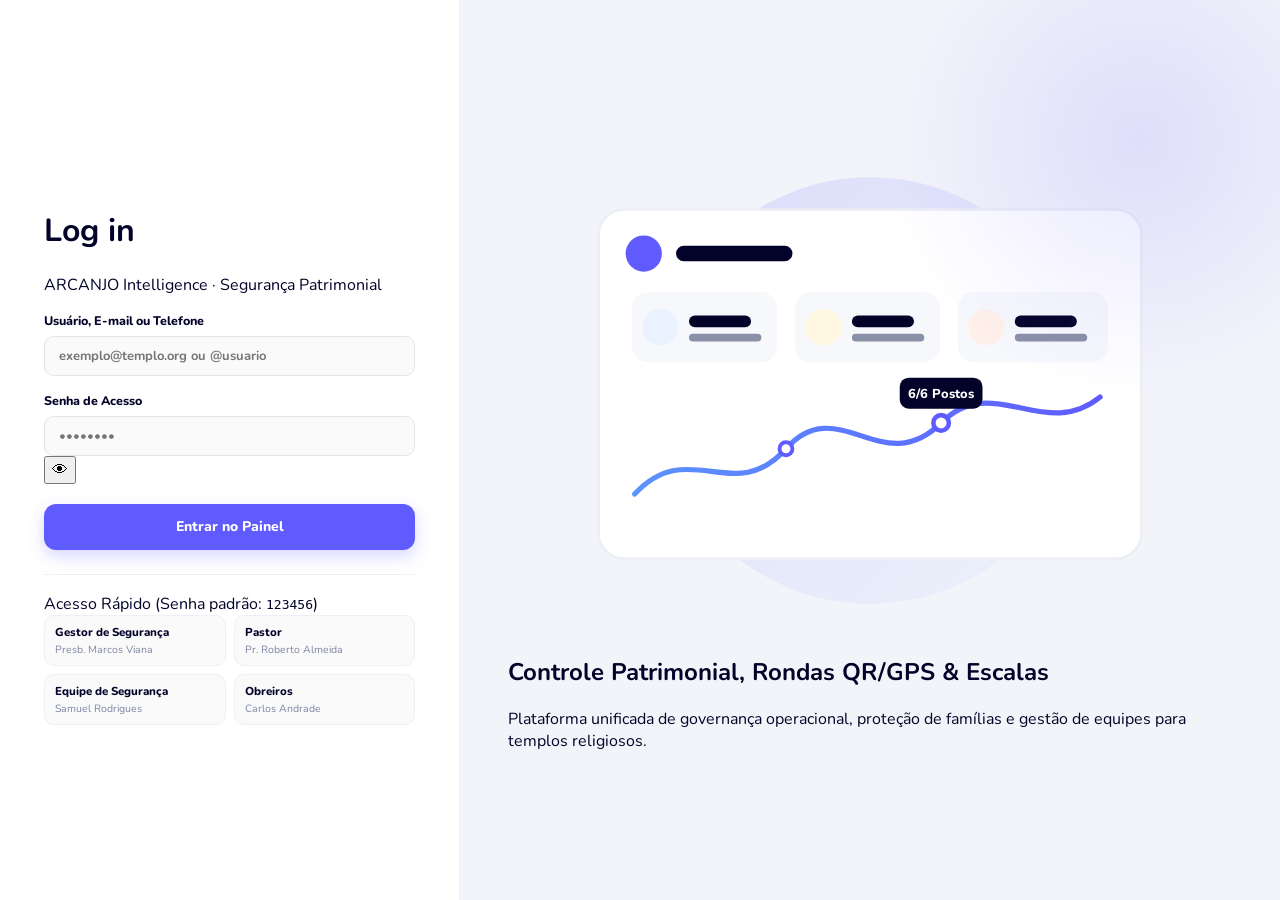
==== static/index.html @ b2dd895f "feat: Sistema ARCANJO Intelligence completo com layout SaaS, Login/Senha, Equipe, Escala Mensal e su" ====
<!DOCTYPE html>
<html lang="pt-BR">
<head>
  <meta charset="UTF-8" />
  <meta name="viewport" content="width=device-width, initial-scale=1.0" />
  <meta name="description" content="ARCANJO INTELLIGENCE — Sistema Full-Stack de Segurança Patrimonial, Controle de Rondas QR/GPS, Checklists, Equipe e Escala Mensal para Templos Religiosos." />
  <title>ARCANJO INTELLIGENCE — SaaS Security Dashboard</title>
  <link rel="preconnect" href="https://fonts.googleapis.com" />
  <link rel="preconnect" href="https://fonts.gstatic.com" crossorigin />
  <link href="https://fonts.googleapis.com/css2?family=Nunito:wght@400;600;700;800;900&family=Plus+Jakarta+Sans:wght@500;600;700;800&display=swap" rel="stylesheet" />
  <link rel="manifest" href="/static/manifest.json" />
  <link rel="stylesheet" href="/static/styles.css" />
</head>
<body>
  <!-- TELA DE LOGIN SPLIT-SCREEN (FIGMA SAAS DASHBOARD UI) -->
  <div class="login-screen" id="login-screen">
    <div class="login-split-shell">
      <div class="login-left-pane">
        <div class="login-logo-circle">
          <svg width="28" height="28" viewBox="0 0 28 28" fill="none">
            <path d="M4 18L10 12L16 16L24 8" stroke="#FFFFFF" stroke-width="2.6" stroke-linecap="round" stroke-linejoin="round"/>
            <circle cx="10" cy="12" r="2.5" fill="#FFFFFF"/>
            <circle cx="16" cy="16" r="2.5" fill="#FFFFFF"/>
            <circle cx="24" cy="8" r="2.5" fill="#FFFFFF"/>
          </svg>
        </div>
        <h1 class="login-title">Log in</h1>
        <p class="login-subtitle">ARCANJO Intelligence · Segurança Patrimonial</p>

        <div class="login-error" id="login-error" style="display:none;"></div>

        <form id="login-form" class="login-form">
          <div class="form-group">
            <label for="login-identifier">Usuário, E-mail ou Telefone</label>
            <input
              class="field login-field"
              id="login-identifier"
              required
              autocomplete="username"
              placeholder="exemplo@templo.org ou @usuario"
            />
          </div>

          <div class="form-group">
            <label for="login-password">Senha de Acesso</label>
            <div class="password-input-wrap">
              <input
                class="field login-field"
                id="login-password"
                type="password"
                required
                autocomplete="current-password"
                placeholder="••••••••"
              />
              <button type="button" class="pwd-toggle-btn" id="toggle-login-pwd" title="Mostrar/Ocultar senha">👁</button>
            </div>
          </div>

          <button type="submit" class="primary-btn login-submit-btn" id="login-submit-btn">
            Entrar no Painel
          </button>
        </form>

        <div class="login-quick-box">
          <div class="login-quick-header">
            <span>Acesso Rápido (Senha padrão: <code>123456</code>)</span>
          </div>
          <div class="login-quick-grid" id="login-quick-grid">
            <button type="button" class="login-quick-pill" data-quick-login="marcos@templo.org" data-quick-pwd="123456">
              <strong>Gestor de Segurança</strong>
              <small>Presb. Marcos Viana</small>
            </button>
            <button type="button" class="login-quick-pill" data-quick-login="pastor@templo.org" data-quick-pwd="123456">
              <strong>Pastor</strong>
              <small>Pr. Roberto Almeida</small>
            </button>
            <button type="button" class="login-quick-pill" data-quick-login="samuel@templo.org" data-quick-pwd="123456">
              <strong>Equipe de Segurança</strong>
              <small>Samuel Rodrigues</small>
            </button>
            <button type="button" class="login-quick-pill" data-quick-login="carlos@templo.org" data-quick-pwd="123456">
              <strong>Obreiros</strong>
              <small>Carlos Andrade</small>
            </button>
          </div>
        </div>
      </div>

      <div class="login-right-showcase">
        <div class="login-illustration-card">
          <svg viewBox="0 0 560 400" width="100%" height="auto" xmlns="http://www.w3.org/2000/svg">
            <defs>
              <linearGradient id="saasGrad1" x1="0" y1="0" x2="1" y2="1">
                <stop offset="0%" stop-color="#605BFF" stop-opacity="0.16"/>
                <stop offset="100%" stop-color="#5B93FF" stop-opacity="0.04"/>
              </linearGradient>
              <linearGradient id="saasWave" x1="0" y1="0" x2="1" y2="0">
                <stop offset="0%" stop-color="#5B93FF"/>
                <stop offset="100%" stop-color="#605BFF"/>
              </linearGradient>
            </defs>
            <circle cx="280" cy="200" r="165" fill="url(#saasGrad1)"/>
            <!-- Floating Dashboard Preview Card -->
            <rect x="70" y="60" width="420" height="270" rx="20" fill="#FFFFFF" stroke="#ECEEF6" stroke-width="2"/>
            <circle cx="105" cy="94" r="14" fill="#605BFF"/>
            <rect x="130" y="88" width="90" height="12" rx="6" fill="#030229"/>
            <!-- Mini KPI Pills -->
            <rect x="96" y="124" width="112" height="54" rx="12" fill="#F7F8FC"/>
            <circle cx="118" cy="151" r="14" fill="#EBF2FF"/>
            <rect x="140" y="142" width="48" height="9" rx="4.5" fill="#030229"/>
            <rect x="140" y="156" width="56" height="6" rx="3" fill="#8A90A6"/>

            <rect x="222" y="124" width="112" height="54" rx="12" fill="#F7F8FC"/>
            <circle cx="244" cy="151" r="14" fill="#FFF7E1"/>
            <rect x="266" y="142" width="48" height="9" rx="4.5" fill="#030229"/>
            <rect x="266" y="156" width="56" height="6" rx="3" fill="#8A90A6"/>

            <rect x="348" y="124" width="116" height="54" rx="12" fill="#F7F8FC"/>
            <circle cx="370" cy="151" r="14" fill="#FFF0EA"/>
            <rect x="392" y="142" width="48" height="9" rx="4.5" fill="#030229"/>
            <rect x="392" y="156" width="56" height="6" rx="3" fill="#8A90A6"/>

            <!-- Smooth Wave Spline -->
            <path d="M98 280 C 140 235, 175 290, 215 245 C 255 200, 290 270, 335 225 C 375 185, 415 240, 458 205" fill="none" stroke="url(#saasWave)" stroke-width="4" stroke-linecap="round"/>
            <circle cx="215" cy="245" r="5" fill="#FFFFFF" stroke="#605BFF" stroke-width="3"/>
            <circle cx="335" cy="225" r="6" fill="#FFFFFF" stroke="#605BFF" stroke-width="3.5"/>
            <rect x="303" y="190" width="64" height="24" rx="7" fill="#030229"/>
            <text x="335" y="206" text-anchor="middle" fill="#FFFFFF" font-family="Nunito, sans-serif" font-size="10" font-weight="800">6/6 Postos</text>
          </svg>
          <div class="login-showcase-caption">
            <h2>Controle Patrimonial, Rondas QR/GPS & Escalas</h2>
            <p>Plataforma unificada de governança operacional, proteção de famílias e gestão de equipes para templos religiosos.</p>
          </div>
        </div>
      </div>
    </div>
  </div>

  <div class="app">
    <aside class="sidebar" id="desktop-sidebar"></aside>
    <div class="mobile-drawer" id="mobile-drawer"></div>

    <div class="main">
      <header class="topbar">
        <div style="display:flex;align-items:center;gap:14px;min-width:0;">
          <button class="menu-btn" id="menu-open" aria-label="Abrir menu">☰</button>
          <div class="top-meta">
            <strong id="top-view-title">Dashboard</strong>
            <small id="top-datetime">Carregando operação...</small>
          </div>
          <div class="brand" style="display:none" id="mobile-brand">
            <span class="brand-mark">⌁</span>
          </div>
        </div>
        <div class="top-actions">
          <button type="button" class="user-session-badge" id="user-session-badge" title="Clique para ver seu perfil e alterar sua senha">
            <span class="user-session-avatar" id="user-session-avatar">👤</span>
            <div class="user-session-text">
              <strong id="user-session-name">Operador</strong>
              <small id="user-session-role">Gestor de Segurança · 🔑 Alterar senha</small>
            </div>
          </button>
          <button class="bell has-alert" id="top-bell" title="Ver ocorrências e alertas prioritários" aria-label="Ver alertas">🔔</button>
          <button class="primary-btn" id="new-occurrence">＋ Registrar Fato</button>
          <button class="outline-btn" id="logout-btn" title="Encerrar sessão e voltar para tela de login" style="height:40px;padding:0 14px;color:#E04F5F;border-color:#FAD7DB;">🚪 Sair</button>
        </div>
      </header>

      <main class="content">
        <section class="view active" data-view="painel"></section>
        <section class="view" data-view="rondas"></section>
        <section class="view" data-view="checklists"></section>
        <section class="view" data-view="patrimonio"></section>
        <section class="view" data-view="ocorrencias"></section>
        <section class="view" data-view="protecao"></section>
        <section class="view" data-view="equipe"></section>
        <section class="view" data-view="escala"></section>
      </main>
    </div>
  </div>

  <!-- MODAL 1: VALIDAÇÃO DE POSTO EM TEMPO REAL (QR CODE / GPS / TURNO) -->
  <div class="modal-backdrop" id="scan-modal" role="dialog" aria-modal="true" aria-label="Validar Posto de Ronda">
    <form class="modal" id="scan-form">
      <div class="modal-head">
        <div>
          <div class="overline">Controle de Ronda em Tempo Real</div>
          <h2>Validação Presencial de Posto (QR Code + GPS)</h2>
          <p>Escaneie a etiqueta QR do posto ou selecione o ponto inspecionado para registrar passagem auditável no turno.</p>
        </div>
        <button type="button" class="close-btn" data-close-modal="scan-modal" aria-label="Fechar">×</button>
      </div>
      <div class="modal-body">
        <div class="qr-preview-box">
          <video id="qr-video" class="qr-video" playsinline muted></video>
          <div style="display:flex;gap:10px;flex-wrap:wrap;justify-content:center;">
            <button type="button" class="outline-btn" id="toggle-camera-btn">📷 Ler QR Code com Câmera</button>
            <button type="button" class="outline-btn" id="capture-gps-btn">📍 Capturar Geolocalização GPS</button>
          </div>
          <div style="margin-top:10px;" id="gps-status-box">
            <span class="gps-pill" id="gps-display">📍 GPS: Pronto para validação no perímetro do templo</span>
          </div>
        </div>

        <div class="form-grid two">
          <div class="form-group">
            <label for="scan-checkpoint-select">Posto de Verificação <span class="required">*</span></label>
            <select class="field" id="scan-checkpoint-select" required></select>
          </div>
          <div class="form-group">
            <label for="scan-qr-input">Código / Token QR Lido</label>
            <input class="field" id="scan-qr-input" placeholder="Ex.: ARC-QR-POSTO-01-ESTAC" />
          </div>
        </div>

        <div id="scan-checkpoint-instructions" class="privacy-note" style="background:#f2f8fb;border-color:#cfe2ec;color:#1d4660;"></div>

        <div class="form-grid">
          <div class="form-group">
            <label for="scan-agent">Agente / Responsável <span class="required">*</span></label>
            <input class="field" id="scan-agent" required value="Samuel R." />
          </div>
          <div class="form-group">
            <label for="scan-method">Método de Verificação</label>
            <select class="field" id="scan-method">
              <option value="QR_CODE + GPS" selected>QR Code + GPS</option>
              <option value="QR_CODE">Leitura QR Code</option>
              <option value="GPS PRESENCIAL">Geolocalização GPS</option>
              <option value="CONFERÊNCIA MANUAL">Conferência Presencial</option>
            </select>
          </div>
          <div class="form-group">
            <label for="scan-status">Resultado da Inspeção <span class="required">*</span></label>
            <select class="field" id="scan-status">
              <option value="OK" selected>✓ Tudo OK (Sem alterações)</option>
              <option value="ANOMALIA">⚠ Anomalia / Risco Identificado</option>
            </select>
          </div>
        </div>

        <div id="anomaly-extra-fields" style="display:none;padding:14px;border-radius:14px;background:#fce8e5;border:1px solid #efb9b0;">
          <div class="form-grid two">
            <div class="form-group">
              <label for="scan-occ-severity">Gravidade do Alerta</label>
              <select class="field" id="scan-occ-severity">
                <option value="Atenção" selected>Atenção</option>
                <option value="Alto">Alto</option>
                <option value="Crítico">Crítico</option>
              </select>
            </div>
            <div class="form-group" style="display:flex;align-items:center;padding-top:20px;">
              <label style="display:flex;align-items:center;gap:8px;margin:0;cursor:pointer;">
                <input type="checkbox" id="scan-create-occ" checked />
                Gerar ocorrência automática vinculada a este posto
              </label>
            </div>
          </div>
        </div>

        <div class="form-group">
          <label for="scan-notes">Observações de Campo / Itens Verificados</label>
          <textarea class="field" id="scan-notes" placeholder="Ex.: Portas trancadas, iluminação operante, extintor no prazo e rota livre."></textarea>
        </div>
      </div>
      <div class="modal-foot">
        <button type="button" class="secondary-btn" data-close-modal="scan-modal">Cancelar</button>
        <button type="submit" class="primary-btn green" id="scan-submit-btn">✓ Confirmar Passagem no Posto</button>
      </div>
    </form>
  </div>

  <!-- MODAL 2: ETIQUETAS QR CODE PARA IMPRESSÃO DOS POSTOS DO TEMPLO -->
  <div class="modal-backdrop" id="qr-labels-modal" role="dialog" aria-modal="true" aria-label="Etiquetas QR Code dos Postos">
    <div class="modal" style="width:min(780px, 100%);">
      <div class="modal-head">
        <div>
          <div class="overline">Sinalização Patrimonial Física</div>
          <h2>Etiquetas QR Code dos Postos de Ronda</h2>
          <p>Imprima e fixe cada etiqueta no respectivo ponto físico do templo para leitura rápida pelos obreiros e equipe de segurança.</p>
        </div>
        <button type="button" class="close-btn" data-close-modal="qr-labels-modal" aria-label="Fechar">×</button>
      </div>
      <div class="modal-body">
        <div class="qr-print-grid" id="qr-print-container"></div>
      </div>
      <div class="modal-foot">
        <button type="button" class="secondary-btn" data-close-modal="qr-labels-modal">Fechar</button>
        <button type="button" class="primary-btn" id="print-qr-btn">🖨️ Imprimir Placas QR Code</button>
      </div>
    </div>
  </div>

  <!-- MODAL 3: INICIAR NOVA RONDA / TURNO -->
  <div class="modal-backdrop" id="new-patrol-modal" role="dialog" aria-modal="true" aria-label="Iniciar Turno de Ronda">
    <form class="modal" id="new-patrol-form">
      <div class="modal-head">
        <div>
          <div class="overline">Abertura de Turno Operacional</div>
          <h2>Iniciar Nova Sessão de Ronda</h2>
          <p>Registra o início formal da ronda com rastreamento de cobertura dos postos do templo.</p>
        </div>
        <button type="button" class="close-btn" data-close-modal="new-patrol-modal" aria-label="Fechar">×</button>
      </div>
      <div class="modal-body">
        <div class="form-grid two">
          <div class="form-group">
            <label for="patrol-title">Objetivo da Ronda <span class="required">*</span></label>
            <input class="field" id="patrol-title" required value="Ronda Preventiva e Patrimonial" />
          </div>
          <div class="form-group">
            <label for="patrol-shift">Turno / Culto <span class="required">*</span></label>
            <select class="field" id="patrol-shift">
              <option>Pré-Culto (Abertura do Templo)</option>
              <option selected>Durante o Culto (Perímetro & Nave)</option>
              <option>Pós-Culto (Fechamento Patrimonial)</option>
              <option>Ronda Noturna / Vigília</option>
            </select>
          </div>
        </div>
        <div class="form-grid two">
          <div class="form-group">
            <label for="patrol-agent">Agente Responsável <span class="required">*</span></label>
            <input class="field" id="patrol-agent" required value="Samuel R." />
          </div>
          <div class="form-group">
            <label for="patrol-role">Equipe</label>
            <select class="field" id="patrol-role">
              <option selected>Equipe de Segurança</option>
              <option>Gestor de Segurança</option>
              <option>Obreiros</option>
            </select>
          </div>
        </div>
        <div class="form-group">
          <label for="patrol-notes">Instruções específicas do turno</label>
          <input class="field" id="patrol-notes" placeholder="Ex.: Atenção redobrada à iluminação do estacionamento norte e fechamento da tesouraria." />
        </div>
      </div>
      <div class="modal-foot">
        <button type="button" class="secondary-btn" data-close-modal="new-patrol-modal">Cancelar</button>
        <button type="submit" class="primary-btn">▶ Iniciar Ronda Agora</button>
      </div>
    </form>
  </div>

  <!-- MODAL 4: NOVO ITEM DE CHECKLIST POR TURNO -->
  <div class="modal-backdrop" id="new-checklist-modal" role="dialog" aria-modal="true" aria-label="Novo Item de Checklist">
    <form class="modal" id="new-checklist-form">
      <div class="modal-head">
        <div>
          <div class="overline">Padronização Operacional</div>
          <h2>Adicionar Verificação ao Checklist</h2>
          <p>Inclua um item verificável em uma das fases do turno (Abertura, Durante o Culto ou Fechamento Patrimonial).</p>
        </div>
        <button type="button" class="close-btn" data-close-modal="new-checklist-modal" aria-label="Fechar">×</button>
      </div>
      <div class="modal-body">
        <div class="form-group">
          <label for="ck-title">O que deve ser verificado? <span class="required">*</span></label>
          <input class="field" id="ck-title" required placeholder="Ex.: Conferir tranca da sala de instrumentos e desligar amplificadores" />
        </div>
        <div class="form-grid">
          <div class="form-group">
            <label for="ck-phase">Fase do Turno</label>
            <select class="field" id="ck-phase">
              <option value="Abertura / Pré-Culto">1. Abertura / Pré-Culto</option>
              <option value="Durante o Culto">2. Durante o Culto</option>
              <option value="Fechamento Patrimonial">3. Fechamento Patrimonial</option>
            </select>
          </div>
          <div class="form-group">
            <label for="ck-area">Área / Categoria</label>
            <select class="field" id="ck-area">
              <option>Segurança Patrimonial</option>
              <option>Evacuação</option>
              <option>Estacionamento</option>
              <option>Proteção Infantil</option>
              <option>Controle de Acesso</option>
              <option>Comunicação</option>
              <option>Infraestrutura</option>
              <option>Saúde</option>
            </select>
          </div>
          <div class="form-group">
            <label for="ck-resp">Responsável</label>
            <input class="field" id="ck-resp" required value="Equipe de Segurança" />
          </div>
        </div>
        <label style="display:flex;align-items:center;gap:8px;font-size:13px;font-weight:700;color:#29495d;cursor:pointer;">
          <input type="checkbox" id="ck-critical" checked />
          Marcar como Barreira Crítica de Segurança
        </label>
      </div>
      <div class="modal-foot">
        <button type="button" class="secondary-btn" data-close-modal="new-checklist-modal">Cancelar</button>
        <button type="submit" class="primary-btn">＋ Adicionar ao Checklist</button>
      </div>
    </form>
  </div>

  <!-- MODAL 5: REGISTRAR FATO / OCORRÊNCIA DE SEGURANÇA -->
  <div class="modal-backdrop" id="occurrence-modal" role="dialog" aria-modal="true" aria-label="Registrar fato de segurança">
    <form class="modal" id="occurrence-form">
      <div class="modal-head">
        <div>
          <div class="overline">Registro Responsável (Persistido em Banco SQL)</div>
          <h2>Novo Fato de Segurança</h2>
          <p>Descreva o observado e a resposta aplicada. Evite suposições sobre pessoas.</p>
        </div>
        <button type="button" class="close-btn" data-close-modal="occurrence-modal" aria-label="Fechar">×</button>
      </div>
      <div class="modal-body">
        <div class="form-grid">
          <div class="form-group">
            <label for="form-type">Classificação</label>
            <select class="field" id="form-type">
              <option>Crime</option>
              <option>Incidente</option>
              <option>Emergência</option>
              <option selected>Quase-incidente</option>
            </select>
          </div>
          <div class="form-group">
            <label for="form-severity">Nível de atenção</label>
            <select class="field" id="form-severity">
              <option>Crítico</option>
              <option>Alto</option>
              <option selected>Atenção</option>
              <option>Controlado</option>
            </select>
          </div>
          <div class="form-group">
            <label for="form-date">Data e hora <span class="required">*</span></label>
            <input class="field" id="form-date" type="datetime-local" required />
          </div>
        </div>
        <div class="form-grid two">
          <div class="form-group">
            <label for="form-title">Título do fato <span class="required">*</span></label>
            <input class="field" id="form-title" required placeholder="Ex.: Porta da sala de som destrancada após o culto" />
          </div>
          <div class="form-group">
            <label for="form-area">Local / área <span class="required">*</span></label>
            <input class="field" id="form-area" required placeholder="Ex.: Cabine de Som & Mídia" />
          </div>
        </div>
        <div class="form-group">
          <label for="form-description">O que foi observado <span class="required">*</span></label>
          <textarea class="field" id="form-description" required placeholder="Descreva ação, contexto, data/hora e local de forma objetiva."></textarea>
        </div>
        <div class="form-group">
          <label for="form-response">Resposta adotada <span class="required">*</span></label>
          <textarea class="field" id="form-response" required placeholder="Ex.: Item recolhido, sala trancada, gestor comunicado."></textarea>
        </div>
        <div class="form-grid two">
          <div class="form-group">
            <label for="form-damage">Dano ou consequência observada</label>
            <input class="field" id="form-damage" value="Sem dano identificado" />
          </div>
          <div class="form-group">
            <label for="form-external">Acionamento externo</label>
            <input class="field" id="form-external" value="Não aplicável" />
          </div>
        </div>
        <div class="form-group">
          <label for="form-lesson">Lição / ação corretiva verificável</label>
          <input class="field" id="form-lesson" placeholder="O que deve ser conferido na próxima ronda?" />
        </div>
        <div class="privacy-note">
          <span>▣</span>
          <div>
            <strong>Proteção de Dados (LGPD):</strong> não inclua detalhes desnecessários de crianças, saúde, vítimas ou imagens. Registros sensíveis permanecem restritos à gestão.
          </div>
        </div>
      </div>
      <div class="modal-foot">
        <button type="button" class="secondary-btn" data-close-modal="occurrence-modal">Cancelar</button>
        <button type="submit" class="primary-btn">⚠ Salvar Registro</button>
      </div>
    </form>
  </div>

  <!-- MODAL 6: ADICIONAR / EDITAR PERFIL DA EQUIPE (APENAS DADOS DA PESSOA) -->
  <div class="modal-backdrop" id="team-member-modal" role="dialog" aria-modal="true" aria-label="Gerenciar Perfil da Equipe">
    <form class="modal" id="team-member-form">
      <input type="hidden" id="tm-id" value="" />
      <div class="modal-head">
        <div>
          <div class="overline">Cadastro de Integrante</div>
          <h2 id="tm-modal-title">Adicionar Novo Perfil na Equipe</h2>
          <p>Cadastre os dados pessoais e a função do integrante. O posto e o horário serão definidos na Escala do Mês.</p>
        </div>
        <button type="button" class="close-btn" data-close-modal="team-member-modal" aria-label="Fechar">×</button>
      </div>
      <div class="modal-body">
        <div class="form-grid two">
          <div class="form-group">
            <label for="tm-name">Nome Completo <span class="required">*</span></label>
            <input class="field" id="tm-name" required placeholder="Ex.: Cosme Alan Martins Galvão" />
          </div>
          <div class="form-group">
            <label for="tm-role">Perfil / Função <span class="required">*</span></label>
            <select class="field" id="tm-role" required>
              <option value="Equipe de Segurança">Equipe de Segurança</option>
              <option value="Obreiros">Obreiros</option>
              <option value="Gestor de Segurança">Gestor de Segurança</option>
              <option value="Pastor">Pastor</option>
              <option value="Apoio / Saúde">Apoio / Saúde (Brigadista)</option>
              <option value="Ministério Infantil">Ministério Infantil</option>
            </select>
          </div>
        </div>

        <div class="form-grid two">
          <div class="form-group">
            <label for="tm-phone">Telefone / WhatsApp <span class="required">*</span></label>
            <input class="field" id="tm-phone" required placeholder="Ex.: (61) 98440-0540" />
          </div>
          <div class="form-group">
            <label for="tm-email">E-mail</label>
            <input class="field" id="tm-email" type="email" placeholder="Ex.: nome@email.com" />
          </div>
        </div>

        <div class="form-grid two" style="padding:14px;border-radius:14px;background:#f3f8fb;border:1px solid #d5e5ee;">
          <div class="form-group">
            <label for="tm-username">🔑 Usuário de Login</label>
            <input class="field" id="tm-username" placeholder="Gerado automaticamente se vazio (ex.: cosme.galvao)" />
          </div>
          <div class="form-group">
            <label for="tm-password" id="tm-password-label">🔒 Senha de Acesso</label>
            <div class="password-input-wrap">
              <input class="field" id="tm-password" type="password" placeholder="Padrão: 123456 (ou digite nova senha)" />
              <button type="button" class="pwd-toggle-btn" id="toggle-tm-pwd" title="Mostrar/Ocultar senha">👁</button>
            </div>
          </div>
        </div>

        <div class="form-group">
          <label for="tm-notes">Capacitações / Observações da Pessoa</label>
          <textarea class="field" id="tm-notes" placeholder="Ex.: Treinado em primeiros socorros (DEA), prevenção contra incêndio e protocolo infantil."></textarea>
        </div>

        <label style="display:flex;align-items:center;gap:8px;font-size:13px;font-weight:800;color:#183b51;cursor:pointer;">
          <input type="checkbox" id="tm-active" checked />
          Perfil Ativo (disponível para Login no sistema e para a Escala do Mês)
        </label>
      </div>
      <div class="modal-foot">
        <button type="button" class="secondary-btn" data-close-modal="team-member-modal">Cancelar</button>
        <button type="submit" class="primary-btn" id="tm-submit-btn">✓ Salvar Perfil</button>
      </div>
    </form>
  </div>

  <!-- MODAL 7: ESCALA DO MÊS (ATRIBUIR PESSOAL CADASTRADO) -->
  <div class="modal-backdrop" id="schedule-modal" role="dialog" aria-modal="true" aria-label="Escalar Membro no Mês">
    <form class="modal" id="schedule-form">
      <div class="modal-head">
        <div>
          <div class="overline">Planejamento Mensal de Segurança & Acolhimento</div>
          <h2>Atribuir Membro na Escala do Mês</h2>
          <p>Selecione um integrante ativo já cadastrado na Equipe e vincule-o a uma data, culto e posto do templo.</p>
        </div>
        <button type="button" class="close-btn" data-close-modal="schedule-modal" aria-label="Fechar">×</button>
      </div>
      <div class="modal-body">
        <div class="form-grid two">
          <div class="form-group">
            <label for="sc-member">Integrante Cadastrado (Ativos) <span class="required">*</span></label>
            <select class="field" id="sc-member" required></select>
          </div>
          <div class="form-group">
            <label for="sc-date">Data na Escala <span class="required">*</span></label>
            <input class="field" id="sc-date" type="date" required />
          </div>
        </div>

        <div class="form-grid two">
          <div class="form-group">
            <label for="sc-event">Culto / Evento <span class="required">*</span></label>
            <select class="field" id="sc-event" required>
              <option value="Culto da Família (Domingo Noite)">Culto da Família (Domingo Noite)</option>
              <option value="Escola Bíblica & Culto Matutino">Escola Bíblica & Culto Matutino</option>
              <option value="Culto de Ensino & Oração">Culto de Ensino & Oração (Quarta)</option>
              <option value="Culto de Sexta & Vigília">Culto de Sexta & Vigília</option>
              <option value="Culto de Jovens (Sábado)">Culto de Jovens (Sábado)</option>
              <option value="Culto de Santa Ceia (Domingo Noite)">Culto de Santa Ceia (Domingo Noite)</option>
              <option value="Plantão Patrimonial Especial">Plantão Patrimonial Especial</option>
            </select>
          </div>
          <div class="form-group">
            <label for="sc-shift">Horário do Turno <span class="required">*</span></label>
            <select class="field" id="sc-shift" required>
              <option value="18:00 - 21:00" selected>18:00 - 21:00 (Noturno)</option>
              <option value="08:30 - 11:30">08:30 - 11:30 (Matutino)</option>
              <option value="19:00 - 21:30">19:00 - 21:30 (Semana)</option>
              <option value="16:00 - 18:30">16:00 - 18:30 (Abertura / Tarde)</option>
              <option value="21:00 - 23:30">21:00 - 23:30 (Fechamento / Vigília)</option>
            </select>
          </div>
        </div>

        <div class="form-grid two">
          <div class="form-group">
            <label for="sc-post">Posto / Função na Escala <span class="required">*</span></label>
            <select class="field" id="sc-post" required>
              <option value="Posto 01 · Estacionamento & Perímetro">Posto 01 · Estacionamento & Perímetro</option>
              <option value="Posto 02 · Saídas & Corredor Lateral">Posto 02 · Saídas & Corredor Lateral</option>
              <option value="Posto 03 · Recepção & Acesso Infantil">Posto 03 · Recepção & Acesso Infantil</option>
              <option value="Posto 04 · Nave & Primeiros Socorros">Posto 04 · Nave & Primeiros Socorros</option>
              <option value="Posto 05 · Cabine de Som & Patrimônio">Posto 05 · Cabine de Som & Patrimônio</option>
              <option value="Posto 06 · Coordenação & Tesouraria">Posto 06 · Coordenação & Tesouraria</option>
              <option value="Nave Principal · Corredor Central">Nave Principal · Corredor Central</option>
              <option value="Púlpito & Decisão de Continuidade">Púlpito & Decisão de Continuidade</option>
            </select>
          </div>
          <div class="form-group">
            <label for="sc-status">Status Inicial</label>
            <select class="field" id="sc-status">
              <option value="Escalado" selected>Escalado (Aguardando confirmação)</option>
              <option value="Confirmado">Confirmado pelo voluntário</option>
              <option value="Em Posto">Em Posto (Presente)</option>
            </select>
          </div>
        </div>

        <div class="form-group">
          <label for="sc-notes">Observações da Escala / Função Específica</label>
          <input class="field" id="sc-notes" placeholder="Ex.: Responsável pela abertura dos portões 30 min antes e fechamento do cofre." />
        </div>
      </div>
      <div class="modal-foot">
        <button type="button" class="secondary-btn" data-close-modal="schedule-modal">Cancelar</button>
        <button type="submit" class="primary-btn">📅 Incluir na Escala do Mês</button>
      </div>
    </form>
  </div>

  <!-- MODAL 8: ALTERAR SENHA DE ACESSO -->
  <div class="modal-backdrop" id="change-password-modal" role="dialog" aria-modal="true" aria-label="Alterar Senha de Acesso">
    <form class="modal" id="change-password-form" style="width:min(520px, 100%);">
      <div class="modal-head">
        <div>
          <div class="overline">Segurança da Conta</div>
          <h2>Alterar Senha de Acesso</h2>
          <p id="change-pwd-subtitle">Defina uma nova senha pessoal para seu perfil no ARCANJO Intelligence.</p>
        </div>
        <button type="button" class="close-btn" data-close-modal="change-password-modal" aria-label="Fechar">×</button>
      </div>
      <div class="modal-body">
        <input type="hidden" id="cp-member-id" value="" />
        <div class="form-group">
          <label for="cp-new-password">Nova Senha <span class="required">*</span></label>
          <input class="field" id="cp-new-password" type="password" required minlength="4" placeholder="Mínimo de 4 caracteres" />
        </div>
        <div class="form-group">
          <label for="cp-confirm-password">Confirmar Nova Senha <span class="required">*</span></label>
          <input class="field" id="cp-confirm-password" type="password" required minlength="4" placeholder="Repita a nova senha" />
        </div>
      </div>
      <div class="modal-foot">
        <button type="button" class="secondary-btn" data-close-modal="change-password-modal">Cancelar</button>
        <button type="submit" class="primary-btn">🔑 Atualizar Senha</button>
      </div>
    </form>
  </div>

  <div class="toast" id="toast"></div>

  <script src="/static/app.js"></script>
</body>
</html>
---- static/styles.css ----
:root {
  /* Base — SaaS Dashboard UI Kit Palette (Figma 1065510379888107603) */
  --primary: #605bff;
  --primary-hover: #4e49e8;
  --primary-soft: #efefff;
  --navy: #605bff;
  --navy-deep: #030229;
  --navy-soft: #4e49e8;
  --ink: #030229;
  --muted: #7e84a3;
  --line: #efeff4;
  --bg: #f7f7f8;
  --white: #ffffff;
  --gold: #ffc327;
  --blue: #5b93ff;
  --blue-soft: #ebf2ff;
  --green: #2cc896;
  --green-soft: #e7f9f3;
  --amber: #ffc327;
  --amber-soft: #fff7e1;
  --coral: #ff8f6b;
  --coral-soft: #fff0ea;
  --shadow: 0 8px 26px rgba(3, 2, 41, 0.05);
  --shadow-card: 0 4px 16px rgba(3, 2, 41, 0.04);
  --radius: 14px;
}

* { box-sizing: border-box; }
html { scroll-behavior: smooth; }
body {
  margin: 0;
  color: var(--ink);
  background: var(--bg);
  font-family: "Nunito", "Plus Jakarta Sans", Inter, ui-sans-serif, system-ui, -apple-system, sans-serif;
  -webkit-font-smoothing: antialiased;
}
button, input, select, textarea { font: inherit; }
button { cursor: pointer; }
button:focus-visible, input:focus-visible, select:focus-visible, textarea:focus-visible {
  outline: 3px solid rgba(96, 91, 255, 0.22);
  outline-offset: 2px;
}

.app { min-height: 100vh; }

/* ==================== WHITE SAAS SIDEBAR (FIGMA BASE UI) ==================== */
.sidebar {
  position: fixed; inset: 0 auto 0 0; z-index: 20;
  display: flex; flex-direction: column;
  width: 256px; padding: 28px 18px 22px;
  color: var(--ink); background: var(--white);
  border-right: 1px solid var(--line);
  overflow-y: auto;
}
.brand {
  display: flex; align-items: center; gap: 14px;
  padding: 0 10px 18px;
}
.brand-mark {
  position: relative; display: grid; place-items: center;
  width: 42px; height: 42px; border-radius: 50%;
  color: #ffffff; background: var(--primary);
  box-shadow: 0 8px 18px rgba(96, 91, 255, 0.28);
  font-weight: 900; font-size: 20px;
}
.brand-mark::after {
  content: ""; position: absolute; bottom: 8px;
  width: 5px; height: 5px; border-radius: 50%; background: #ffffff;
}
.brand-name {
  font-size: 21px; font-weight: 800; color: var(--ink);
  letter-spacing: -0.02em; line-height: 1;
}
.brand-sub {
  margin-top: 4px; color: var(--muted); font-size: 10px;
  font-weight: 700; letter-spacing: 0.14em; text-transform: uppercase;
}

.role-label, .nav-label {
  display: block; color: #a0a5ba; font-size: 10px;
  font-weight: 800; letter-spacing: 0.14em; text-transform: uppercase;
}
.nav { margin-top: 8px; }
.nav-label { margin: 0 14px 10px; }
.nav button {
  display: flex; align-items: center; justify-content: space-between; gap: 10px;
  width: 100%; margin: 4px 0; padding: 12px 14px;
  border: 0; border-radius: 0 12px 12px 0;
  color: #8a90a6; background: transparent;
  text-align: left; font-size: 14px; font-weight: 700;
  transition: 0.16s ease;
}
.nav-left { display: flex; align-items: center; gap: 13px; }
.nav button:hover {
  color: var(--primary);
  background: rgba(96, 91, 255, 0.05);
}
.nav button.active {
  color: var(--primary);
  background: linear-gradient(90deg, rgba(96, 91, 255, 0.14) 0%, rgba(96, 91, 255, 0.0) 100%);
  box-shadow: inset 4px 0 0 var(--primary);
  font-weight: 800;
}
.nav-icon {
  width: 22px; text-align: center; font-size: 16px;
  transition: transform 0.15s ease;
}
.nav button.active .nav-icon {
  transform: scale(1.08);
}
.nav-pill {
  padding: 2px 8px; border-radius: 999px; font-size: 10.5px; font-weight: 800;
  background: #f2f2fa; color: var(--primary);
}
.nav button.active .nav-pill {
  background: var(--primary); color: #ffffff;
}

/* Bottom Callout & User Profile in Sidebar */
.event-card {
  margin-top: auto; padding: 16px;
  border: 1px solid #e6e5ff;
  border-radius: 16px;
  background: linear-gradient(145deg, #f5f5ff 0%, #ecebff 100%);
}
.event-status {
  display: flex; align-items: center; gap: 8px;
  color: var(--primary); font-size: 11.5px; font-weight: 800;
}
.event-status::before {
  content: ""; width: 8px; height: 8px; border-radius: 50%;
  background: var(--green); box-shadow: 0 0 0 4px rgba(44, 200, 150, 0.18);
}
.event-title { margin: 8px 0 4px; color: var(--ink); font-size: 14px; font-weight: 800; }
.event-copy { margin: 0; color: #5b607f; font-size: 12px; line-height: 1.5; }
.event-link {
  display: inline-block; margin-top: 10px; padding: 0; border: 0; background: transparent;
  color: var(--primary); font-size: 12px; font-weight: 800;
}
.event-link:hover { text-decoration: underline; }

.sidebar-profile-card {
  margin-top: 14px;
  padding: 12px;
  border-radius: 14px;
  background: #fafafa;
  border: 1px solid var(--line);
}
.sidebar-profile-top {
  display: flex; align-items: center; gap: 10px; margin-bottom: 10px;
}
.sidebar-profile-avatar {
  width: 36px; height: 36px; border-radius: 10px;
  background: var(--primary-soft); color: var(--primary);
  display: grid; place-items: center; font-size: 13px; font-weight: 800;
  flex-shrink: 0;
}
.sidebar-profile-meta { min-width: 0; flex: 1; }
.sidebar-profile-name {
  font-size: 13px; font-weight: 800; color: var(--ink);
  white-space: nowrap; overflow: hidden; text-overflow: ellipsis;
  text-transform: capitalize;
}
.sidebar-profile-role {
  font-size: 11px; color: var(--muted); font-weight: 600;
  white-space: nowrap; overflow: hidden; text-overflow: ellipsis;
}
.sidebar-pwd-btn {
  width: 100%; height: 32px; border-radius: 9px;
  border: 1px solid #dcdaf9; background: #ffffff;
  color: var(--primary); font-size: 11.5px; font-weight: 800;
  transition: 0.15s ease;
}
.sidebar-pwd-btn:hover {
  background: var(--primary); color: #ffffff; border-color: var(--primary);
}

/* ==================== MAIN & TOPBAR ==================== */
.main { margin-left: 256px; min-width: 0; }
.topbar {
  position: sticky; top: 0; z-index: 10;
  display: flex; align-items: center; justify-content: space-between; gap: 16px;
  min-height: 76px; padding: 14px 34px;
  background: rgba(247, 247, 248, 0.92); backdrop-filter: blur(12px);
}
.top-meta small {
  display: block; color: var(--muted); font-size: 11px; font-weight: 700;
  letter-spacing: 0.04em;
}
.top-meta strong { display: block; margin-top: 2px; color: var(--ink); font-size: 14px; }
.top-actions { display: flex; align-items: center; gap: 12px; }

.bell {
  position: relative; display: grid; place-items: center;
  width: 42px; height: 42px; border: 1px solid var(--line); border-radius: 12px;
  background: var(--white); color: var(--ink); font-size: 17px;
  box-shadow: var(--shadow-card);
}
.bell.has-alert::after {
  content: ""; position: absolute; top: 9px; right: 10px;
  width: 8px; height: 8px; border: 2px solid #fff; border-radius: 50%; background: var(--coral);
}

.primary-btn {
  display: inline-flex; align-items: center; justify-content: center; gap: 8px;
  height: 40px; padding: 0 18px; border: 0; border-radius: 10px;
  color: #fff; background: var(--primary);
  box-shadow: 0 6px 16px rgba(96, 91, 255, 0.25);
  font-size: 13px; font-weight: 800; transition: 0.15s ease; white-space: nowrap;
}
.primary-btn:hover { background: var(--primary-hover); transform: translateY(-1px); }
.primary-btn.gold {
  color: #3d2c00; background: var(--gold);
  box-shadow: 0 6px 16px rgba(255, 195, 39, 0.28);
}
.primary-btn.gold:hover { background: #f2b418; }
.primary-btn.green {
  background: var(--green);
  box-shadow: 0 6px 16px rgba(44, 200, 150, 0.25);
}
.primary-btn.coral {
  background: #ff6a55;
  box-shadow: 0 6px 16px rgba(255, 106, 85, 0.25);
}

.outline-btn {
  display: inline-flex; align-items: center; justify-content: center; gap: 7px;
  height: 38px; padding: 0 14px; border: 1px solid #e2e3ec; border-radius: 10px;
  color: var(--ink); background: var(--white); font-size: 12.5px; font-weight: 800;
  transition: 0.15s ease;
}
.outline-btn:hover { border-color: var(--primary); color: var(--primary); background: #fafaff; }
.menu-btn { display: none; }

.content { max-width: 1520px; margin: 0 auto; padding: 10px 34px 48px; }
.view { display: none; }
.view.active { display: block; animation: appear 0.2s ease-out; }
@keyframes appear { from { opacity: 0.5; transform: translateY(4px); } to { opacity: 1; transform: translateY(0); } }

/* ==================== HORIZONTAL KPI CARDS (FIGMA BASE UI) ==================== */
.metrics {
  display: grid;
  grid-template-columns: repeat(4, 1fr);
  gap: 20px;
  margin-bottom: 24px;
}
.metric {
  display: flex;
  align-items: center;
  gap: 18px;
  padding: 22px 24px;
  border: 1px solid var(--line);
  border-radius: 14px;
  background: var(--white);
  box-shadow: var(--shadow-card);
  transition: transform 0.15s ease, box-shadow 0.15s ease;
}
.metric:hover {
  transform: translateY(-2px);
  box-shadow: var(--shadow);
}
.metric-icon {
  display: grid;
  place-items: center;
  flex: 0 0 58px;
  width: 58px;
  height: 58px;
  border-radius: 50%;
  font-size: 22px;
  background: var(--blue-soft);
  color: var(--blue);
}
.metric.navy .metric-icon { background: var(--primary-soft); color: var(--primary); }
.metric.blue .metric-icon { background: var(--blue-soft); color: var(--blue); }
.metric.amber .metric-icon { background: var(--amber-soft); color: #e59b00; }
.metric.green .metric-icon { background: var(--coral-soft); color: var(--coral); }

.metric-body {
  min-width: 0;
  flex: 1;
}
.metric-value {
  margin: 0 0 3px;
  color: var(--ink);
  font-size: 24px;
  font-weight: 800;
  letter-spacing: -0.02em;
  line-height: 1.15;
}
.metric-label {
  color: #4a4f6d;
  font-size: 13.5px;
  font-weight: 700;
  margin-bottom: 2px;
}
.metric-detail {
  margin: 0;
  color: var(--muted);
  font-size: 11.5px;
  line-height: 1.35;
}

/* ==================== HERO / ROLE BRIEFING BANNER ==================== */
.hero {
  position: relative; overflow: hidden; padding: 24px 28px; border-radius: 18px;
  color: var(--ink); background: var(--white);
  border: 1px solid var(--line);
  box-shadow: var(--shadow-card);
  margin-bottom: 24px;
}
.hero::before {
  content: ""; position: absolute; top: -90px; right: -60px;
  width: 240px; height: 240px; border-radius: 50%;
  background: radial-gradient(circle, rgba(96, 91, 255, 0.10) 0%, rgba(96, 91, 255, 0) 70%);
  pointer-events: none;
}
.hero-grid { position: relative; display: grid; grid-template-columns: 1fr 370px; gap: 24px; align-items: center; }
.eyebrow {
  display: inline-flex; align-items: center; gap: 7px;
  color: var(--primary); font-size: 11.5px; font-weight: 800;
  text-transform: uppercase; letter-spacing: 0.08em;
}
.eyebrow::before {
  content: ""; display: inline-block; width: 8px; height: 8px;
  border-radius: 50%; background: var(--primary);
}
h1, h2, h3, p { margin-top: 0; }
.hero h1 {
  margin: 8px 0 6px; color: var(--ink); font-size: 24px;
  font-weight: 800; line-height: 1.2; letter-spacing: -0.02em;
}
.hero-copy { max-width: 720px; margin: 0; color: #5b607f; font-size: 13.5px; line-height: 1.6; }
.prompt {
  display: inline-flex; align-items: center; gap: 8px; max-width: 100%;
  margin-top: 14px; padding: 7px 14px; border: 1px solid #e3e2ff; border-radius: 999px;
  color: var(--primary); background: #f6f6ff; font-size: 12px; font-weight: 700;
}
.decision {
  padding: 16px 18px; border: 1px solid #e6e6f4; border-radius: 14px;
  background: #fafaff;
}
.decision-label {
  color: var(--primary); font-size: 10px; font-weight: 800;
  letter-spacing: 0.14em; text-transform: uppercase;
}
.decision p { margin: 8px 0 0; color: var(--ink); font-size: 13px; font-weight: 700; line-height: 1.5; }
.text-link {
  display: inline-flex; align-items: center; gap: 6px;
  padding: 0; border: 0; color: var(--primary); background: transparent; font-size: 12px; font-weight: 800;
}
.text-link:hover { text-decoration: underline; }

/* ==================== PANELS, CHARTS & GRIDS (FIGMA BASE UI) ==================== */
.grid-two { display: grid; grid-template-columns: 1.55fr 0.95fr; gap: 22px; margin-top: 22px; }
.grid-three { display: grid; grid-template-columns: 1.1fr 1fr 0.95fr; gap: 22px; margin-top: 22px; }
.panel {
  padding: 24px; border: 1px solid var(--line); border-radius: 14px;
  background: var(--white); box-shadow: var(--shadow-card);
}
.panel-header { display: flex; align-items: flex-start; justify-content: space-between; gap: 14px; flex-wrap: wrap; }
.overline { color: var(--muted); font-size: 11px; font-weight: 800; letter-spacing: 0.1em; text-transform: uppercase; }
.panel h2 { margin: 4px 0 0; color: var(--ink); font-size: 18px; font-weight: 800; letter-spacing: -0.02em; }
.panel-action { border: 0; padding: 0; color: var(--primary); background: transparent; font-size: 12.5px; font-weight: 800; }
.panel-action:hover { text-decoration: underline; }

/* Figma Smooth Wave Chart & Donut Analytics Card */
.saas-chart-box {
  margin-top: 16px;
  padding-top: 8px;
}
.saas-wave-svg {
  width: 100%;
  height: 175px;
  overflow: visible;
}
.saas-donut-wrap {
  display: flex;
  flex-direction: column;
  align-items: center;
  justify-content: center;
  margin-top: 16px;
}
.saas-donut-legend {
  display: flex;
  align-items: center;
  justify-content: center;
  gap: 18px;
  flex-wrap: wrap;
  margin-top: 16px;
  padding-top: 14px;
  border-top: 1px solid var(--line);
  width: 100%;
}
.saas-legend-item {
  display: inline-flex;
  align-items: center;
  gap: 7px;
  font-size: 12.5px;
  font-weight: 700;
  color: #4a4f6d;
}
.saas-legend-swatch {
  width: 12px;
  height: 12px;
  border-radius: 4px;
}

.area-grid { display: grid; grid-template-columns: repeat(3, 1fr); gap: 14px; margin-top: 18px; }
.area-card {
  padding: 16px; border: 1px solid var(--line); border-radius: 12px;
  background: #fcfcfd; text-align: left; transition: 0.15s ease;
}
.area-card:hover { border-color: #c8c6ff; background: var(--white); transform: translateY(-2px); box-shadow: var(--shadow-card); }
.area-top { display: flex; align-items: center; justify-content: space-between; gap: 8px; }
.area-name { color: var(--ink); font-size: 13.5px; font-weight: 800; }

.badge {
  display: inline-flex; align-items: center; gap: 4px; padding: 5px 11px;
  border-radius: 999px; font-size: 11px; font-weight: 800; white-space: nowrap;
}
.badge.amber { color: #cc8400; background: var(--amber-soft); }
.badge.green { color: #169c72; background: var(--green-soft); }
.badge.blue { color: #3672eb; background: var(--blue-soft); }
.badge.coral { color: #e0533c; background: var(--coral-soft); }
.badge.navy { color: var(--primary); background: var(--primary-soft); }

.area-detail { margin: 10px 0; color: var(--muted); font-size: 12px; line-height: 1.45; }
.bar { height: 6px; overflow: hidden; border-radius: 999px; background: #ededf5; }
.bar span { display: block; height: 100%; border-radius: inherit; transition: width 0.3s ease; }
.bar .amber { background: var(--amber); }
.bar .green { background: var(--green); }
.bar .blue { background: var(--blue); }
.bar .coral { background: var(--coral); }

.focus-list, .action-list, .recent-list { margin-top: 14px; }
.focus-item, .action-item, .recent-item {
  display: flex; align-items: flex-start; gap: 12px; padding: 12px 0; border-bottom: 1px solid var(--line);
}
.focus-item:last-child, .action-item:last-child, .recent-item:last-child { border-bottom: 0; }
.dot { flex: 0 0 auto; width: 10px; height: 10px; margin-top: 5px; border-radius: 50%; background: var(--blue); }
.dot.amber { background: var(--amber); }
.dot.green { background: var(--green); }
.dot.coral { background: var(--coral); }
.item-main { min-width: 0; flex: 1; }
.item-title { color: var(--ink); font-size: 13.5px; font-weight: 800; }
.item-copy { margin-top: 3px; color: var(--muted); font-size: 12px; line-height: 1.45; }
.dash-btn {
  display: flex; align-items: center; justify-content: center; gap: 8px;
  width: 100%; margin-top: 14px; padding: 11px; border: 1px dashed #c4c2ff;
  border-radius: 12px; color: var(--primary); background: #fafaff; font-size: 12.5px; font-weight: 800;
}
.dash-btn:hover { background: var(--primary-soft); }

.notice {
  display: flex; align-items: flex-start; gap: 12px; margin-top: 24px; padding: 16px 20px;
  border: 1px solid #e6e5ff; border-radius: 14px; color: #3f3d7a; background: #f6f6ff;
  font-size: 12.5px; line-height: 1.55;
}

.page-header {
  display: flex; align-items: flex-end; justify-content: space-between;
  gap: 18px; margin-bottom: 22px; flex-wrap: wrap;
}
.page-header h1 { margin: 5px 0 8px; color: var(--ink); font-size: 26px; font-weight: 800; letter-spacing: -0.02em; }
.page-header p { max-width: 760px; margin: 0; color: var(--muted); font-size: 14px; line-height: 1.6; }
.header-actions { display: flex; align-items: center; gap: 10px; flex-wrap: wrap; }

.summary-grid { display: grid; grid-template-columns: repeat(4, 1fr); gap: 16px; margin-bottom: 22px; }
.summary {
  padding: 20px; border: 1px solid var(--line); border-radius: 14px;
  background: var(--white); box-shadow: var(--shadow-card);
}
.summary-label { color: var(--muted); font-size: 11px; font-weight: 800; letter-spacing: 0.08em; text-transform: uppercase; }
.summary-value { margin: 8px 0 4px; color: var(--ink); font-size: 25px; font-weight: 800; letter-spacing: -0.02em; }
.summary-detail { margin: 0; color: var(--muted); font-size: 12px; line-height: 1.5; }

/* ==================== PATROL & CHECKPOINTS MODULE ==================== */
.patrol-banner {
  display: flex; align-items: center; justify-content: space-between; gap: 20px;
  padding: 22px 26px; margin-bottom: 22px; border-radius: 18px;
  color: #fff; background: linear-gradient(135deg, #605bff 0%, #433ec2 100%);
  box-shadow: 0 12px 28px rgba(96, 91, 255, 0.22); flex-wrap: wrap;
}
.patrol-banner-info h2 { margin: 6px 0 4px; color: #fff; font-size: 20px; font-weight: 800; }
.patrol-banner-info p { margin: 0; color: rgba(255, 255, 255, 0.85); font-size: 13px; }
.patrol-progress-box { min-width: 240px; padding: 12px 16px; border-radius: 14px; background: rgba(255, 255, 255, 0.14); }
.patrol-progress-top { display: flex; justify-content: space-between; font-size: 12px; font-weight: 800; margin-bottom: 8px; }
.checkpoints-grid { display: grid; grid-template-columns: repeat(3, 1fr); gap: 16px; margin-top: 18px; }
.cp-card {
  display: flex; flex-direction: column; justify-content: space-between;
  padding: 20px; border: 1px solid var(--line); border-radius: 14px; background: var(--white);
  box-shadow: var(--shadow-card); transition: 0.15s ease;
}
.cp-card:hover { border-color: #c8c6ff; box-shadow: var(--shadow); }
.cp-card.status-ANOMALIA { border-color: #ffb8a3; background: #fffbfa; }
.cp-card.status-OK { border-color: #bdeedb; }
.cp-code {
  display: inline-flex; align-items: center; gap: 6px; padding: 4px 10px;
  border-radius: 8px; font-size: 11px; font-weight: 800;
  color: var(--primary); background: var(--primary-soft);
}
.cp-title { margin: 10px 0 6px; color: var(--ink); font-size: 15px; font-weight: 800; }
.cp-instructions { margin: 0 0 12px; color: var(--muted); font-size: 12px; line-height: 1.5; }
.cp-tags { display: flex; flex-wrap: wrap; gap: 6px; margin-bottom: 14px; }
.cp-tag {
  padding: 4px 9px; border-radius: 6px; background: #f4f4f9;
  color: #4f5472; font-size: 11px; font-weight: 700;
}
.cp-meta {
  padding-top: 12px; border-top: 1px solid var(--line);
  display: flex; align-items: center; justify-content: space-between; gap: 8px;
  font-size: 11px; color: var(--muted); margin-bottom: 12px;
}
.cp-actions { display: grid; grid-template-columns: 1fr auto; gap: 8px; }

/* Tactical Floorplan SVG */
.tactical-map-box {
  position: relative; overflow: hidden; padding: 22px; border-radius: 18px;
  color: #fff; background: #14133b;
}
.tactical-svg {
  width: 100%; height: 270px; margin-top: 14px; border-radius: 14px;
  background: #0c0b29; border: 1px solid rgba(255, 255, 255, 0.12);
}

/* ==================== FLOATING ROW TABLES & FILTERS (FIGMA BASE UI) ==================== */
.filter-bar {
  display: flex; align-items: center; justify-content: space-between;
  gap: 14px; padding: 16px 20px; border-bottom: 1px solid var(--line); flex-wrap: wrap;
}
.filter-tabs { display: flex; gap: 8px; overflow-x: auto; padding-bottom: 2px; }
.filter-tab {
  padding: 8px 14px; border: 0; border-radius: 10px;
  color: var(--muted); background: #f3f3f8; font-size: 12.5px; font-weight: 800; white-space: nowrap;
  transition: 0.15s ease;
}
.filter-tab.active { color: #fff; background: var(--primary); box-shadow: 0 4px 12px rgba(96, 91, 255, 0.24); }
.filter-tab span { margin-left: 4px; opacity: 0.75; }
.filters { display: flex; gap: 10px; flex-wrap: wrap; }
.field {
  width: 100%; padding: 10px 14px; border: 1px solid #e2e3ec; border-radius: 10px;
  color: var(--ink); background: #fafafb; font-size: 13px; font-weight: 700; outline: none;
  transition: border-color 0.15s ease, background 0.15s ease;
}
.field:focus { border-color: var(--primary); background: var(--white); }
.filters .field { height: 38px; width: auto; }
.search { min-width: 230px; }

.table-scroll { overflow-x: auto; padding: 8px 14px 14px; }
table {
  width: 100%; min-width: 880px;
  border-collapse: separate; border-spacing: 0 8px;
  text-align: left;
}
th {
  padding: 10px 16px; border: 0; color: var(--muted);
  background: transparent; font-size: 11px; font-weight: 800;
  letter-spacing: 0.06em; text-transform: uppercase;
}
td {
  padding: 15px 16px;
  background: var(--white);
  border-top: 1px solid var(--line);
  border-bottom: 1px solid var(--line);
  vertical-align: middle;
}
td:first-child {
  border-left: 1px solid var(--line);
  border-top-left-radius: 12px;
  border-bottom-left-radius: 12px;
}
td:last-child {
  border-right: 1px solid var(--line);
  border-top-right-radius: 12px;
  border-bottom-right-radius: 12px;
}
tbody tr {
  box-shadow: 0 2px 8px rgba(3, 2, 41, 0.02);
  transition: transform 0.12s ease, box-shadow 0.12s ease;
}
tbody tr:hover td {
  background: #fafaff;
  border-color: #dcdaf9;
}
.table-title { color: var(--ink); font-size: 13.5px; font-weight: 800; }
.table-sub { margin-top: 4px; color: var(--muted); font-size: 11.5px; }
.table-note { margin-top: 5px; color: #4f5472; font-size: 11.5px; line-height: 1.45; }
.table-muted { color: #5b607f; font-size: 12.5px; font-weight: 700; }

.type-crime { color: #e0533c; background: var(--coral-soft); }
.type-incident { color: #cc8400; background: var(--amber-soft); }
.type-emergency { color: #e0533c; background: var(--coral-soft); }
.type-near { color: #3672eb; background: var(--blue-soft); }
.severity-critical { color: #e0533c; background: var(--coral-soft); }
.severity-high { color: #d96b27; background: #fff0e6; }
.severity-attention { color: #cc8400; background: var(--amber-soft); }
.severity-controlled { color: #169c72; background: var(--green-soft); }
.status-open { color: #cc8400; background: var(--amber-soft); }
.status-forwarded { color: #3672eb; background: var(--blue-soft); }
.status-done { color: #169c72; background: var(--green-soft); }

/* ==================== CHECKLISTS ==================== */
.check-grid { display: grid; grid-template-columns: 1.35fr 0.65fr; gap: 20px; }
.checklist { display: grid; gap: 10px; margin-top: 16px; }
.check-row {
  display: flex; align-items: center; gap: 12px; width: 100%; padding: 15px 16px;
  border: 1px solid var(--line); border-radius: 12px; background: var(--white);
  text-align: left; transition: 0.15s ease;
}
.check-row:hover { border-color: #c8c6ff; }
.check-row.pending-critical { border-color: #ffe299; background: #fffdf7; }
.check-box {
  display: grid; place-items: center; flex: 0 0 auto; width: 22px; height: 22px;
  border: 1.5px solid #c5c7d8; border-radius: 6px; color: transparent; background: #fff;
  font-size: 13px; font-weight: 900;
}
.check-row.done { border-color: #ccefe3; background: #fafefb; }
.check-row.done .check-box { border-color: var(--green); color: #fff; background: var(--green); }
.check-row.done .check-title { color: #6a8a7f; text-decoration: line-through; text-decoration-color: #9bc6b4; }
.check-content { min-width: 0; flex: 1; }
.check-title { display: block; color: var(--ink); font-size: 13.5px; font-weight: 800; }
.check-meta { display: block; margin-top: 4px; color: var(--muted); font-size: 11.5px; }

.side-callout { padding: 22px; border: 1px solid #ffe4a3; border-radius: 14px; background: #fffaf0; }
.side-callout.dark { border: 0; color: #fff; background: linear-gradient(135deg, #605bff 0%, #3f3ab8 100%); }
.side-callout h2 { margin: 10px 0 0; color: #684f24; font-size: 20px; letter-spacing: -0.02em; }
.side-callout.dark h2 { color: #fff; }
.side-callout p { margin: 10px 0 0; color: #796642; font-size: 12.5px; line-height: 1.6; }
.side-callout.dark p { color: rgba(255, 255, 255, 0.85); }

.mini-grid { display: grid; grid-template-columns: repeat(3, 1fr); gap: 14px; margin-top: 20px; }
.mini-card { padding: 18px; border: 1px solid var(--line); border-radius: 14px; background: var(--white); }
.mini-card.blue { border-color: #dce8ff; color: var(--blue); background: #fbfdff; }
.mini-card.green { border-color: #d4f4e8; color: #169c72; background: #fafefb; }
.mini-card.amber { border-color: #ffe8b3; color: #cc8400; background: #fffdf8; }
.mini-value { margin-top: 12px; color: currentColor; font-size: 22px; font-weight: 800; }
.mini-copy { margin-top: 5px; color: var(--muted); font-size: 12px; line-height: 1.5; }

.round-grid { display: grid; grid-template-columns: 1.25fr 0.75fr; gap: 20px; }
.round-rules { display: grid; gap: 16px; margin-top: 18px; }
.rule { display: flex; gap: 12px; }
.rule-number {
  display: grid; place-items: center; flex: 0 0 auto; width: 28px; height: 28px;
  border-radius: 50%; color: var(--primary); background: var(--primary-soft); font-size: 12px; font-weight: 800;
}
.rule strong { display: block; color: var(--ink); font-size: 13.5px; }
.rule p { margin: 4px 0 0; color: var(--muted); font-size: 12px; line-height: 1.5; }

.protection-grid { display: grid; grid-template-columns: repeat(3, 1fr); gap: 20px; }
.guide { padding: 22px; border: 1px solid var(--line); border-radius: 14px; background: var(--white); box-shadow: var(--shadow-card); }
.guide-icon {
  display: grid; place-items: center; width: 44px; height: 44px; border-radius: 12px;
  color: var(--primary); background: var(--primary-soft); font-size: 20px;
}
.guide:nth-child(2) .guide-icon { color: #169c72; background: var(--green-soft); }
.guide:nth-child(3) .guide-icon { color: #cc8400; background: var(--amber-soft); }
.guide h2 { margin: 15px 0 0; color: var(--ink); font-size: 18px; letter-spacing: -0.02em; }
.guide ul { display: grid; gap: 12px; margin: 18px 0 0; padding: 0; list-style: none; }
.guide li { display: flex; gap: 9px; color: #5b607f; font-size: 12.5px; line-height: 1.55; }
.guide li::before { content: "✓"; flex: 0 0 auto; color: var(--green); font-weight: 900; }
.protection-bottom { display: grid; grid-template-columns: 1.15fr 0.85fr; gap: 20px; margin-top: 20px; }
.protection-steps, .steps { display: grid; grid-template-columns: repeat(3, 1fr); gap: 12px; margin-top: 18px; }
.step { padding: 15px; border-radius: 12px; background: #f7f7fb; }
.step-number {
  display: grid; place-items: center; width: 22px; height: 22px; border-radius: 50%;
  color: var(--primary); background: var(--primary-soft); font-size: 11px; font-weight: 800;
}
.step strong { display: block; margin-top: 10px; color: var(--ink); font-size: 13.5px; }
.step p { margin: 5px 0 0; color: var(--muted); font-size: 12px; line-height: 1.5; }
.info-grid { display: grid; grid-template-columns: 1.25fr 0.75fr; gap: 20px; margin-top: 20px; }

/* ==================== MODALS ==================== */
.modal-backdrop {
  position: fixed; inset: 0; z-index: 60; display: none;
  align-items: center; justify-content: center; padding: 20px;
  background: rgba(3, 2, 41, 0.45); backdrop-filter: blur(4px);
}
.modal-backdrop.open { display: flex; }
.modal {
  width: min(680px, 100%); max-height: 92vh; overflow-y: auto;
  border-radius: 20px; background: var(--white); box-shadow: 0 24px 80px rgba(3, 2, 41, 0.22);
}
.modal-head {
  display: flex; align-items: flex-start; justify-content: space-between;
  gap: 18px; padding: 22px 24px; border-bottom: 1px solid var(--line);
}
.modal-head h2 { margin: 5px 0 0; color: var(--ink); font-size: 20px; font-weight: 800; }
.modal-head p { margin: 5px 0 0; color: var(--muted); font-size: 12.5px; }
.close-btn {
  display: grid; place-items: center; width: 36px; height: 36px;
  border: 0; border-radius: 10px; color: var(--muted); background: #f4f4f9; font-size: 20px;
}
.modal-body { display: grid; gap: 16px; padding: 24px; }
.form-grid { display: grid; grid-template-columns: repeat(3, 1fr); gap: 14px; }
.form-grid.two { grid-template-columns: 1.3fr 1fr; }
.form-group label { display: block; margin-bottom: 7px; color: var(--ink); font-size: 12.5px; font-weight: 800; }
.required { color: #ff6a55; }
textarea.field { min-height: 80px; resize: vertical; }
.privacy-note {
  display: flex; gap: 10px; padding: 14px; border: 1px solid #e6e5ff;
  border-radius: 12px; color: #4a488a; background: #f7f7ff; font-size: 12px; line-height: 1.55;
}
.modal-foot {
  display: flex; align-items: center; justify-content: flex-end;
  gap: 10px; padding: 16px 24px; border-top: 1px solid var(--line);
}
.secondary-btn {
  height: 40px; padding: 0 16px; border: 0; border-radius: 10px;
  color: var(--muted); background: transparent; font-size: 13px; font-weight: 800;
}
.secondary-btn:hover { background: #f4f4f9; color: var(--ink); }

/* QR Scanner & Printable Label Styles */
.qr-preview-box {
  display: flex; flex-direction: column; align-items: center; justify-content: center;
  padding: 20px; border: 2px dashed #c8c6ff; border-radius: 16px; background: #fafaff; text-align: center;
}
.qr-video {
  width: 100%; max-width: 340px; height: 210px; object-fit: cover;
  border-radius: 12px; background: #030229; display: none; margin-bottom: 12px;
}
.qr-video.active { display: block; }
.gps-pill {
  display: inline-flex; align-items: center; gap: 8px; padding: 8px 12px;
  border-radius: 10px; background: var(--primary-soft); color: var(--primary); font-size: 12px; font-weight: 800;
}
.qr-print-grid { display: grid; grid-template-columns: repeat(2, 1fr); gap: 14px; }
.qr-label-card {
  padding: 16px; border: 2px solid var(--ink); border-radius: 14px;
  text-align: center; background: #fff;
}

/* Toast Notification */
.toast {
  position: fixed; right: 24px; bottom: 24px; z-index: 90;
  display: flex; align-items: center; gap: 10px; padding: 14px 20px;
  border-radius: 14px; background: var(--ink); color: #fff;
  box-shadow: 0 16px 36px rgba(3, 2, 41, 0.25); font-size: 13px; font-weight: 700;
  transform: translateY(120%); opacity: 0; transition: 0.25s ease;
}
.toast.show { transform: translateY(0); opacity: 1; }

/* Mobile Drawer */
.mobile-drawer { position: fixed; inset: 0; z-index: 55; display: none; }
.mobile-drawer.open { display: block; }
.mobile-scrim { position: absolute; inset: 0; border: 0; background: rgba(3, 2, 41, 0.45); }
.mobile-panel {
  position: relative; width: 270px; height: 100%; padding: 24px 16px;
  color: var(--ink); background: var(--white); box-shadow: 20px 0 50px rgba(0, 0, 0, 0.14);
}
.drawer-close {
  position: absolute; top: 18px; left: 282px; display: grid; place-items: center;
  width: 36px; height: 36px; border: 0; border-radius: 50%; color: var(--ink); background: #fff;
}
@media (min-width: 821px) { .mobile-drawer { display: none !important; } }

@media (max-width: 1180px) {
  .content, .topbar { padding-right: 24px; padding-left: 24px; }
  .metrics, .summary-grid { grid-template-columns: repeat(2, 1fr); }
  .area-grid, .checkpoints-grid { grid-template-columns: repeat(2, 1fr); }
  .grid-three { grid-template-columns: 1fr 1fr; }
  .grid-three > :last-child { grid-column: 1 / -1; }
  .hero-grid, .grid-two, .check-grid, .round-grid, .info-grid, .protection-bottom { grid-template-columns: 1fr; }
  .protection-grid { grid-template-columns: 1fr 1fr; }
}
@media (max-width: 820px) {
  .sidebar { display: none; }
  .main { margin-left: 0; }
  .topbar { padding: 12px 16px; }
  .menu-btn {
    display: grid; place-items: center; width: 40px; height: 40px;
    border: 1px solid var(--line); border-radius: 12px; color: var(--ink); background: #fff;
  }
  .top-meta { display: none; }
  .content { padding: 16px 16px 36px; }
  .area-grid, .checkpoints-grid, .grid-three, .protection-grid, .mini-grid, .steps, .protection-steps, .qr-print-grid {
    grid-template-columns: 1fr;
  }
}
@media (max-width: 560px) {
  .metrics, .summary-grid, .form-grid, .form-grid.two { grid-template-columns: 1fr; }
}

/* ==================== QUADRO MENSAL DE ESCALA (FIGMA CALENDAR BOARD) ==================== */
.schedule-board-wrapper {
  background: var(--white);
  border: 1px solid var(--line);
  border-radius: 16px;
  overflow: hidden;
  box-shadow: var(--shadow-card);
  margin-bottom: 26px;
}

.schedule-board-header {
  display: flex;
  align-items: center;
  justify-content: space-between;
  padding: 20px 26px;
  background: var(--white);
  border-bottom: 1px solid var(--line);
}

.schedule-board-title {
  font-size: 22px;
  font-weight: 800;
  letter-spacing: 0.04em;
  text-transform: uppercase;
  color: var(--ink);
  margin: 0;
  text-align: center;
}

.schedule-nav-btn {
  display: inline-flex;
  align-items: center;
  gap: 6px;
  height: 38px;
  padding: 0 16px;
  border: 1px solid var(--line);
  border-radius: 10px;
  background: #fafafb;
  color: var(--ink);
  font-size: 12.5px;
  font-weight: 800;
  transition: 0.15s ease;
}
.schedule-nav-btn:hover {
  background: var(--primary-soft);
  color: var(--primary);
  border-color: #dcdaf9;
}

.schedule-board-scroll { overflow-x: auto; }

.schedule-calendar-grid {
  display: grid;
  grid-template-columns: repeat(7, minmax(135px, 1fr));
  width: 100%;
  min-width: 945px;
  border-collapse: collapse;
}

.schedule-weekday-header {
  padding: 12px 8px;
  text-align: center;
  font-size: 12px;
  font-weight: 800;
  color: var(--muted);
  text-transform: uppercase;
  letter-spacing: 0.06em;
  background: #fafafb;
  border-right: 1px solid var(--line);
  border-bottom: 1px solid var(--line);
}
.schedule-weekday-header:last-child { border-right: 0; }

.schedule-day-cell {
  position: relative;
  min-height: 132px;
  padding: 12px 12px 30px;
  background: var(--white);
  border-right: 1px solid var(--line);
  border-bottom: 1px solid var(--line);
  display: flex;
  flex-direction: column;
  justify-content: flex-start;
  transition: background 0.12s ease;
  cursor: pointer;
}
.schedule-day-cell:nth-child(7n) { border-right: 0; }
.schedule-day-cell:hover { background: #fafaff; }
.schedule-day-cell.empty-cell { background: #fbfbfc; cursor: default; }
.schedule-day-cell.today-cell {
  background: #f9f8ff;
  box-shadow: inset 0 0 0 2px var(--primary);
}

.schedule-day-top {
  display: flex;
  align-items: center;
  justify-content: space-between;
  margin-bottom: 8px;
}

.schedule-day-number {
  font-size: 14px;
  font-weight: 800;
  color: var(--ink);
}

.schedule-day-add-hint {
  opacity: 0;
  padding: 3px 8px;
  border-radius: 6px;
  background: var(--primary);
  color: #fff;
  font-size: 10px;
  font-weight: 800;
  border: 0;
  transition: opacity 0.15s ease;
}
.schedule-day-cell:hover .schedule-day-add-hint { opacity: 1; }

.schedule-person-list {
  display: flex;
  flex-direction: column;
  gap: 5px;
}

.schedule-person-row {
  display: flex;
  align-items: center;
  justify-content: space-between;
  gap: 6px;
  padding: 4px 8px;
  border-radius: 7px;
  background: var(--primary-soft);
  border-left: 3px solid var(--primary);
  font-size: 11.5px;
  font-weight: 800;
  color: var(--ink);
  text-transform: uppercase;
}
.schedule-person-row.status-Confirmado,
.schedule-person-row.status-Em-Posto {
  border-left-color: var(--green);
  background: var(--green-soft);
}
.schedule-person-row.status-Falta {
  border-left-color: var(--coral);
  background: var(--coral-soft);
}

.schedule-person-info {
  min-width: 0;
  flex: 1;
  overflow: hidden;
  text-overflow: ellipsis;
  white-space: nowrap;
}

.schedule-person-post {
  display: block;
  font-size: 9.5px;
  font-weight: 700;
  color: #5b607f;
  text-transform: none;
  letter-spacing: 0;
}

.schedule-person-remove {
  opacity: 0;
  border: 0;
  background: transparent;
  color: #e0533c;
  font-size: 13px;
  font-weight: 900;
  padding: 0 3px;
  line-height: 1;
}
.schedule-person-row:hover .schedule-person-remove { opacity: 1; }

.schedule-nihill {
  margin-top: 14px;
  font-size: 11.5px;
  font-weight: 800;
  color: #b5b9cc;
  letter-spacing: 0.08em;
  text-transform: uppercase;
}

@media print {
  .sidebar, .topbar, .page-header, .summary-grid, .schedule-nav-btn, .schedule-day-add-hint, .schedule-person-remove, .no-print, .login-screen {
    display: none !important;
  }
  .main { margin-left: 0 !important; }
  .content { padding: 0 !important; }
  .schedule-board-wrapper { border: 1.5px solid #000; box-shadow: none; border-radius: 0; }
}

/* ==================== SPLIT-SCREEN LOGIN (FIGMA BASE UI) ==================== */
.login-screen {
  position: fixed;
  inset: 0;
  z-index: 2500;
  background: var(--bg);
  display: flex;
  align-items: stretch;
  justify-content: stretch;
  overflow-y: auto;
}
.login-screen.hidden {
  display: none !important;
}

.login-split-shell {
  display: grid;
  grid-template-columns: 460px 1fr;
  width: 100%;
  min-height: 100vh;
}

.login-left-pane {
  background: var(--white);
  padding: 42px 44px;
  display: flex;
  flex-direction: column;
  justify-content: center;
  border-right: 1px solid var(--line);
}

.login-right-showcase {
  background: #f3f4fa;
  display: flex;
  align-items: center;
  justify-content: center;
  padding: 48px;
  position: relative;
  overflow: hidden;
}
.login-right-showcase::before {
  content: "";
  position: absolute;
  width: 520px;
  height: 520px;
  border-radius: 50%;
  background: radial-gradient(circle, rgba(96, 91, 255, 0.14) 0%, rgba(96, 91, 255, 0) 70%);
  top: -120px;
  right: -120px;
}

.login-showcase-card {
  position: relative;
  max-width: 560px;
  width: 100%;
  background: var(--white);
  border: 1px solid var(--line);
  border-radius: 24px;
  padding: 36px;
  box-shadow: 0 24px 60px rgba(3, 2, 41, 0.07);
}
.login-showcase-badge {
  display: inline-block;
  padding: 6px 12px;
  border-radius: 999px;
  background: var(--primary-soft);
  color: var(--primary);
  font-size: 11px;
  font-weight: 800;
  letter-spacing: 0.08em;
  text-transform: uppercase;
  margin-bottom: 14px;
}
.login-showcase-card h2 {
  font-size: 26px;
  font-weight: 800;
  color: var(--ink);
  line-height: 1.25;
  margin-bottom: 10px;
}
.login-showcase-card p {
  font-size: 14px;
  color: var(--muted);
  line-height: 1.6;
  margin-bottom: 24px;
}
.login-showcase-metrics {
  display: grid;
  grid-template-columns: repeat(3, 1fr);
  gap: 14px;
}
.login-showcase-stat {
  display: flex;
  align-items: center;
  gap: 12px;
  padding: 14px;
  border-radius: 14px;
  background: #fafafb;
  border: 1px solid var(--line);
}
.login-stat-circle {
  width: 42px;
  height: 42px;
  border-radius: 50%;
  display: grid;
  place-items: center;
  font-size: 18px;
  flex-shrink: 0;
}
.login-stat-circle.blue { background: var(--blue-soft); color: var(--blue); }
.login-stat-circle.yellow { background: var(--amber-soft); color: #d89000; }
.login-stat-circle.coral { background: var(--coral-soft); color: var(--coral); }
.login-showcase-stat strong {
  display: block;
  font-size: 13px;
  font-weight: 800;
  color: var(--ink);
}
.login-showcase-stat span {
  display: block;
  font-size: 11px;
  color: var(--muted);
}

.login-brand {
  display: flex;
  flex-direction: column;
  align-items: center;
  text-align: center;
  gap: 12px;
  margin-bottom: 26px;
}
.login-brand-mark {
  width: 54px;
  height: 54px;
  border-radius: 50%;
  background: var(--primary);
  color: #ffffff;
  display: grid;
  place-items: center;
  font-size: 26px;
  font-weight: 900;
  box-shadow: 0 10px 24px rgba(96, 91, 255, 0.3);
}
.login-brand h1 {
  margin: 0;
  font-size: 24px;
  font-weight: 800;
  color: var(--ink);
  letter-spacing: -0.02em;
}
.login-brand p {
  margin: 4px 0 0;
  font-size: 12.5px;
  font-weight: 700;
  color: var(--muted);
}

.login-form {
  display: grid;
  gap: 16px;
}

.login-password-wrap {
  position: relative;
  display: flex;
  align-items: center;
}
.login-password-wrap .field {
  padding-right: 44px;
}
.login-eye-btn {
  position: absolute;
  right: 8px;
  border: 0;
  background: transparent;
  color: var(--muted);
  font-size: 15px;
  padding: 6px;
  border-radius: 8px;
}
.login-eye-btn:hover { background: #f2f2f8; }

.login-error {
  padding: 11px 14px;
  border-radius: 10px;
  background: var(--coral-soft);
  border: 1px solid #ffc9b8;
  color: #c83e2b;
  font-size: 12px;
  font-weight: 800;
}

.login-submit-btn {
  width: 100%;
  height: 46px;
  font-size: 14px;
  border-radius: 12px;
  margin-top: 4px;
}

.login-quick-box {
  margin-top: 24px;
  padding-top: 18px;
  border-top: 1px solid var(--line);
}
.login-quick-title {
  font-size: 11px;
  font-weight: 800;
  color: var(--muted);
  text-transform: uppercase;
  letter-spacing: 0.08em;
  margin-bottom: 10px;
}
.login-quick-grid {
  display: grid;
  grid-template-columns: repeat(2, 1fr);
  gap: 8px;
}
.login-quick-pill {
  padding: 8px 10px;
  border-radius: 10px;
  border: 1px solid var(--line);
  background: #fafafb;
  text-align: left;
  transition: 0.15s ease;
}
.login-quick-pill:hover {
  background: var(--primary-soft);
  border-color: #c8c6ff;
}
.login-quick-pill strong {
  display: block;
  font-size: 11.5px;
  font-weight: 800;
  color: var(--ink);
}
.login-quick-pill small {
  display: block;
  font-size: 10.5px;
  color: var(--muted);
  margin-top: 2px;
  white-space: nowrap;
  overflow: hidden;
  text-overflow: ellipsis;
}

@media (max-width: 960px) {
  .login-split-shell { grid-template-columns: 1fr; }
  .login-right-showcase { display: none; }
}

/* ==================== TOPBAR USER SESSION BADGE ==================== */
.user-session-badge {
  display: inline-flex;
  align-items: center;
  gap: 10px;
  padding: 5px 12px 5px 6px;
  border-radius: 12px;
  background: var(--white);
  border: 1px solid var(--line);
  box-shadow: var(--shadow-card);
  transition: 0.15s ease;
}
.user-session-badge:hover {
  border-color: #c8c6ff;
  background: #fafaff;
}
.user-session-avatar {
  width: 32px;
  height: 32px;
  border-radius: 10px;
  background: var(--primary);
  color: #ffffff;
  display: grid;
  place-items: center;
  font-size: 12px;
  font-weight: 800;
}
.user-session-info {
  line-height: 1.15;
  text-align: left;
}
.user-session-info strong {
  display: block;
  font-size: 12.5px;
  font-weight: 800;
  color: var(--ink);
  text-transform: capitalize;
}
.user-session-info small {
  display: block;
  font-size: 10.5px;
  font-weight: 700;
  color: var(--primary);
}
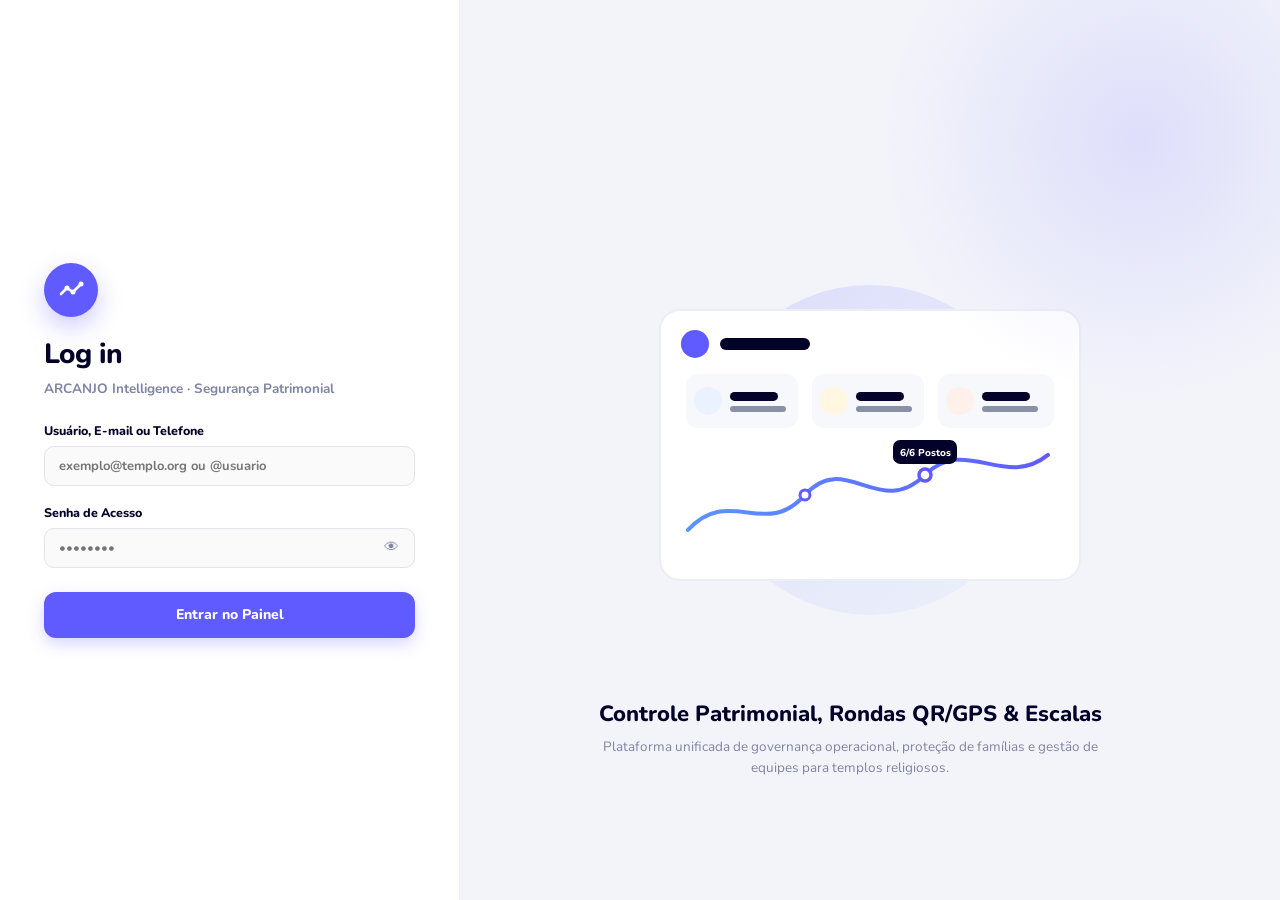
==== commit 4eb824e9: "chore: remove lembrete de senha na tela de login, corrige alinhamento do icone de senha e rotas Fast" ====
--- a/static/index.html
+++ b/static/index.html
@@ -60,30 +60,6 @@
             Entrar no Painel
           </button>
         </form>
-
-        <div class="login-quick-box">
-          <div class="login-quick-header">
-            <span>Acesso Rápido (Senha padrão: <code>123456</code>)</span>
-          </div>
-          <div class="login-quick-grid" id="login-quick-grid">
-            <button type="button" class="login-quick-pill" data-quick-login="marcos@templo.org" data-quick-pwd="123456">
-              <strong>Gestor de Segurança</strong>
-              <small>Presb. Marcos Viana</small>
-            </button>
-            <button type="button" class="login-quick-pill" data-quick-login="pastor@templo.org" data-quick-pwd="123456">
-              <strong>Pastor</strong>
-              <small>Pr. Roberto Almeida</small>
-            </button>
-            <button type="button" class="login-quick-pill" data-quick-login="samuel@templo.org" data-quick-pwd="123456">
-              <strong>Equipe de Segurança</strong>
-              <small>Samuel Rodrigues</small>
-            </button>
-            <button type="button" class="login-quick-pill" data-quick-login="carlos@templo.org" data-quick-pwd="123456">
-              <strong>Obreiros</strong>
-              <small>Carlos Andrade</small>
-            </button>
-          </div>
-        </div>
       </div>
 
       <div class="login-right-showcase">
--- a/static/styles.css
+++ b/static/styles.css
@@ -1102,15 +1102,7 @@
   color: var(--muted);
 }
 
-.login-brand {
-  display: flex;
-  flex-direction: column;
-  align-items: center;
-  text-align: center;
-  gap: 12px;
-  margin-bottom: 26px;
-}
-.login-brand-mark {
+.login-logo-circle {
   width: 54px;
   height: 54px;
   border-radius: 50%;
@@ -1118,37 +1110,39 @@
   color: #ffffff;
   display: grid;
   place-items: center;
-  font-size: 26px;
-  font-weight: 900;
+  margin-bottom: 18px;
   box-shadow: 0 10px 24px rgba(96, 91, 255, 0.3);
 }
-.login-brand h1 {
-  margin: 0;
-  font-size: 24px;
+.login-title {
+  margin: 0 0 6px;
+  font-size: 28px;
   font-weight: 800;
   color: var(--ink);
   letter-spacing: -0.02em;
 }
-.login-brand p {
-  margin: 4px 0 0;
-  font-size: 12.5px;
+.login-subtitle {
+  margin: 0 0 24px;
+  font-size: 13.5px;
   font-weight: 700;
   color: var(--muted);
 }
 
 .login-form {
   display: grid;
-  gap: 16px;
-}
-
+  gap: 18px;
+}
+
+.password-input-wrap,
 .login-password-wrap {
   position: relative;
   display: flex;
   align-items: center;
 }
+.password-input-wrap .field,
 .login-password-wrap .field {
   padding-right: 44px;
 }
+.pwd-toggle-btn,
 .login-eye-btn {
   position: absolute;
   right: 8px;
@@ -1156,18 +1150,24 @@
   background: transparent;
   color: var(--muted);
   font-size: 15px;
-  padding: 6px;
+  padding: 6px 8px;
   border-radius: 8px;
-}
-.login-eye-btn:hover { background: #f2f2f8; }
+  line-height: 1;
+}
+.pwd-toggle-btn:hover,
+.login-eye-btn:hover {
+  background: #f2f2f8;
+  color: var(--ink);
+}
 
 .login-error {
   padding: 11px 14px;
+  margin-bottom: 14px;
   border-radius: 10px;
   background: var(--coral-soft);
   border: 1px solid #ffc9b8;
   color: #c83e2b;
-  font-size: 12px;
+  font-size: 12.5px;
   font-weight: 800;
 }
 
@@ -1176,53 +1176,32 @@
   height: 46px;
   font-size: 14px;
   border-radius: 12px;
-  margin-top: 4px;
-}
-
-.login-quick-box {
-  margin-top: 24px;
-  padding-top: 18px;
-  border-top: 1px solid var(--line);
-}
-.login-quick-title {
-  font-size: 11px;
-  font-weight: 800;
+  margin-top: 6px;
+}
+
+.login-right-showcase {
+  flex-direction: column;
+  gap: 24px;
+}
+.login-illustration-card {
+  max-width: 560px;
+  width: 100%;
+}
+.login-showcase-caption {
+  max-width: 520px;
+  text-align: center;
+}
+.login-showcase-caption h2 {
+  font-size: 22px;
+  font-weight: 800;
+  color: var(--ink);
+  margin: 0 0 8px;
+}
+.login-showcase-caption p {
+  font-size: 13.5px;
   color: var(--muted);
-  text-transform: uppercase;
-  letter-spacing: 0.08em;
-  margin-bottom: 10px;
-}
-.login-quick-grid {
-  display: grid;
-  grid-template-columns: repeat(2, 1fr);
-  gap: 8px;
-}
-.login-quick-pill {
-  padding: 8px 10px;
-  border-radius: 10px;
-  border: 1px solid var(--line);
-  background: #fafafb;
-  text-align: left;
-  transition: 0.15s ease;
-}
-.login-quick-pill:hover {
-  background: var(--primary-soft);
-  border-color: #c8c6ff;
-}
-.login-quick-pill strong {
-  display: block;
-  font-size: 11.5px;
-  font-weight: 800;
-  color: var(--ink);
-}
-.login-quick-pill small {
-  display: block;
-  font-size: 10.5px;
-  color: var(--muted);
-  margin-top: 2px;
-  white-space: nowrap;
-  overflow: hidden;
-  text-overflow: ellipsis;
+  margin: 0;
+  line-height: 1.55;
 }
 
 @media (max-width: 960px) {
